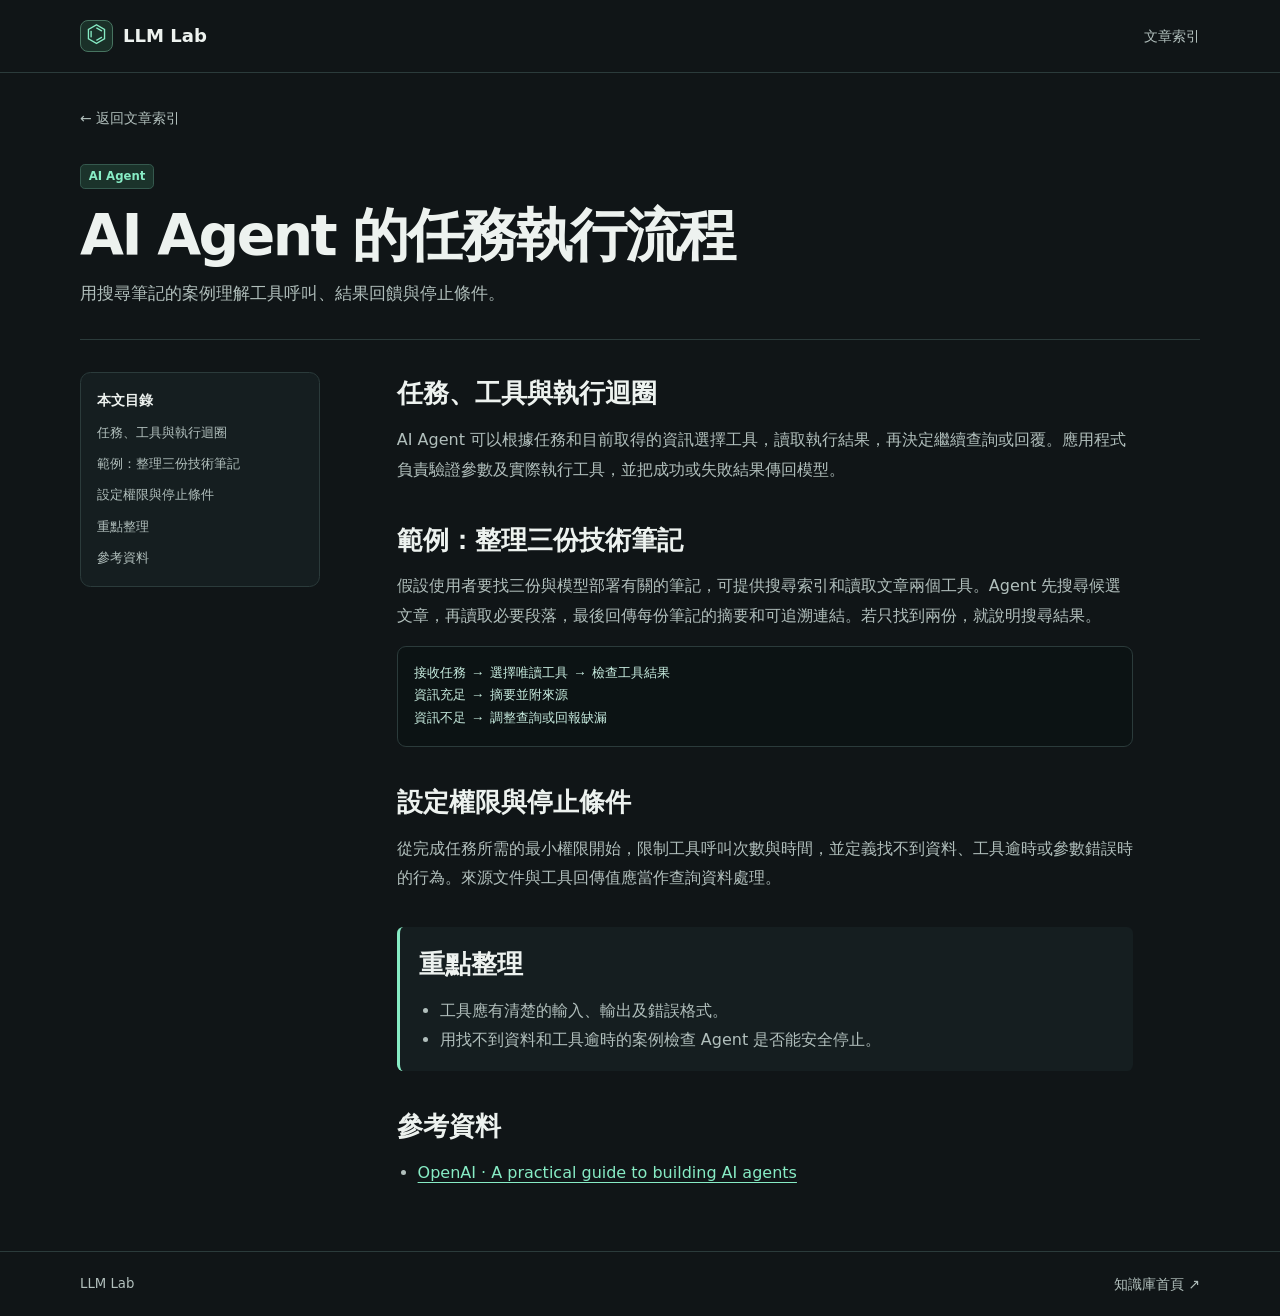
==== pages/agent-basics.html @ 62f08d12 "Build LLM Lab knowledge base and article workflow" ====
<!doctype html>
<!-- Generated by scripts/build.py -->
<html lang="zh-Hant">
<head>
  <meta charset="utf-8">
  <meta name="viewport" content="width=device-width, initial-scale=1">
  <meta name="description" content="用搜尋筆記的案例理解工具呼叫、結果回饋與停止條件。">
  <meta name="theme-color" content="#101517">
  <title>AI Agent 的任務執行流程｜LLM Lab</title>
  <link rel="stylesheet" href="../assets/style.css">
  
</head>
<body>
  <a class="skip-link" href="#main">跳到主要內容</a>
  <header class="site-header">
    <div class="wrap topbar">
      <a class="brand" href="../index.html"><span class="brand-mark" aria-hidden="true">⌬</span> LLM Lab</a>
      <nav aria-label="主選單"><a class="nav-link" href="../index.html#library">文章索引</a></nav>
    </div>
  </header>
  <main id="main" class="wrap reader">
    <a class="back-link" href="../index.html#library"><span aria-hidden="true">←</span> 返回文章索引</a>
    <header class="article-heading">
      <span class="tag">AI Agent</span>
      <h1>AI Agent 的任務執行流程</h1>
      <p>用搜尋筆記的案例理解工具呼叫、結果回饋與停止條件。</p>
    </header>
    <div class="reader-grid">
      <nav class="toc" aria-label="本文目錄">
        <p>本文目錄</p>
        <ul><li><a href="#section-1">任務、工具與執行迴圈</a></li><li><a href="#section-2">範例：整理三份技術筆記</a></li><li><a href="#section-3">設定權限與停止條件</a></li><li><a href="#takeaways">重點整理</a></li><li><a href="#references">參考資料</a></li></ul>
      </nav>
      <article class="article-body">
        <section id="section-1"><h2>任務、工具與執行迴圈</h2><p>AI Agent 可以根據任務和目前取得的資訊選擇工具，讀取執行結果，再決定繼續查詢或回覆。應用程式負責驗證參數及實際執行工具，並把成功或失敗結果傳回模型。</p></section><section id="section-2"><h2>範例：整理三份技術筆記</h2><p>假設使用者要找三份與模型部署有關的筆記，可提供搜尋索引和讀取文章兩個工具。Agent 先搜尋候選文章，再讀取必要段落，最後回傳每份筆記的摘要和可追溯連結。若只找到兩份，就說明搜尋結果。</p><pre tabindex="0" aria-label="範例：整理三份技術筆記範例"><code>接收任務 → 選擇唯讀工具 → 檢查工具結果
資訊充足 → 摘要並附來源
資訊不足 → 調整查詢或回報缺漏</code></pre></section><section id="section-3"><h2>設定權限與停止條件</h2><p>從完成任務所需的最小權限開始，限制工具呼叫次數與時間，並定義找不到資料、工具逾時或參數錯誤時的行為。來源文件與工具回傳值應當作查詢資料處理。</p></section>
        <section id="takeaways" class="takeaways"><h2>重點整理</h2><ul><li>工具應有清楚的輸入、輸出及錯誤格式。</li><li>用找不到資料和工具逾時的案例檢查 Agent 是否能安全停止。</li></ul></section>
        <section id="references"><h2>參考資料</h2><ul><li><a href="https://openai.com/business/guides-and-resources/a-practical-guide-to-building-ai-agents/">OpenAI · A practical guide to building AI agents</a></li></ul></section>
      </article>
    </div>
  </main>
  <footer class="site-footer">
    <div class="wrap footer-inner"><span>LLM Lab</span><a href="../index.html#main">知識庫首頁 <span aria-hidden="true">↗</span></a></div>
  </footer>
</body>
</html>
---- assets/style.css ----
:root {
  color-scheme: dark;
  --background: #101517;
  --surface: #151e20;
  --surface-raised: #192527;
  --text: #edf2ef;
  --muted: #b1bfbc;
  --line: #2b3b3b;
  --accent: #87ecc5;
  --accent-ink: #0d261e;
  --font: "Noto Sans TC", "Microsoft JhengHei", "PingFang TC", system-ui, sans-serif;
  --mono: "Cascadia Code", "SFMono-Regular", Consolas, monospace;
}

* { box-sizing: border-box; }
body { margin: 0; background: var(--background); color: var(--text); font: 1rem/1.65 var(--font); }
h1, h2, h3, p { margin: 0; }
ul { padding-inline-start: 1.3rem; }
a { color: var(--accent); text-underline-offset: .25em; }
button, input { font: inherit; }
:focus-visible { outline: 2px solid var(--accent); outline-offset: 4px; }
[hidden] { display: none !important; }
::selection { background: var(--accent); color: var(--accent-ink); }
.wrap { width: min(100% - 3rem, 70rem); margin-inline: auto; }
.sr-only { position: absolute; width: 1px; height: 1px; overflow: hidden; clip-path: inset(50%); white-space: nowrap; }
.skip-link { position: fixed; top: .75rem; left: .75rem; z-index: 2; padding: .5rem 1rem; background: var(--background); transform: translateY(-200%); }
.skip-link:focus { transform: none; }
.site-header { border-bottom: 1px solid var(--line); }
.topbar, .footer-inner { display: flex; align-items: center; justify-content: space-between; min-height: 4.5rem; gap: 1rem; }
.brand { display: inline-flex; align-items: center; gap: .65rem; color: var(--text); font-size: 1.13rem; font-weight: 750; text-decoration: none; }
.brand-mark { display: grid; place-items: center; width: 2.04rem; aspect-ratio: 1; border: 1px solid #477360; border-radius: .5rem; background: #1a3028; color: var(--accent); font: 1.5rem/1 var(--mono); }
.nav-link, .footer-inner a, .back-link { color: var(--muted); font-size: .875rem; text-decoration: none; }
.nav-link:hover, .footer-inner a:hover, .back-link:hover { color: var(--accent); }
.hero { display: grid; grid-template-columns: 1.12fr 1fr; gap: 2.5rem; align-items: center; padding-block: 4.2rem 4rem; }
.hero h1 { font-size: clamp(2.45rem, 5.3vw, 4.4rem); line-height: 1.13; letter-spacing: -.055em; font-weight: 800; }
.hero h1 span { color: var(--accent); }
.hero-copy p { max-width: 29rem; margin-block: 1.3rem 1.65rem; color: var(--muted); font-size: clamp(1rem, 1.65vw, 1.1rem); }
.primary-link { display: inline-flex; align-items: center; gap: 1.4rem; padding: .62rem 1rem; border-radius: .55rem; background: var(--accent); color: var(--accent-ink); font-size: .91rem; font-weight: 750; text-decoration: none; }
.primary-link:hover { background: #b5f7df; }
.hero-visual { position: relative; display: grid; place-items: center; min-height: 19rem; isolation: isolate; overflow: hidden; border: 1px solid #2d4942; border-radius: 1.1rem; background: radial-gradient(ellipse at center, #1c3b32, #142322 62%, #121c1e); }
.grid-floor { position: absolute; inset: 0; z-index: -1; background-image: linear-gradient(#6cb19619 1px, transparent 1px), linear-gradient(90deg, #6cb19619 1px, transparent 1px); background-size: 27px 27px; mask-image: radial-gradient(ellipse at center, #000, transparent 78%); }
.orbit { position: absolute; aspect-ratio: 1; border: 1px solid #6cb19648; border-radius: 50%; }
.orbit-outer { width: 15rem; border-style: dashed; }
.orbit-inner { width: 11rem; }
.orbit-inner::before, .orbit-inner::after { content: ""; position: absolute; width: .42rem; aspect-ratio: 1; background: var(--accent); box-shadow: 0 0 12px var(--accent); border-radius: 50%; }
.orbit-inner::before { top: 10%; left: 18%; }
.orbit-inner::after { bottom: 10%; right: 18%; }
.core { display: grid; place-items: center; width: 5.3rem; aspect-ratio: 1; border-radius: 1.25rem; background: #21493b; color: var(--accent); border: 1px solid #57917b; box-shadow: 0 0 3rem #72ebba20, inset 0 0 1.3rem #92ffcb2b; font: 3.8rem/1 var(--mono); }
.diagram-label { position: absolute; padding: .18rem .46rem; border: 1px solid #36574c; border-radius: .32rem; background: #172927; color: #b7dbcd; font: .65rem/1.5 var(--mono); letter-spacing: .09em; }
.label-input { top: 24%; left: 10%; }
.label-context { bottom: 16%; left: 16%; }
.label-output { top: 46%; right: 9%; }
.library { padding-block: 1.6rem 4rem; border-top: 1px solid var(--line); scroll-margin-top: 1rem; }
.library-heading, .filter-bar { display: flex; justify-content: space-between; align-items: center; gap: 1rem; }
.library-heading h2 { font-size: 1.65rem; letter-spacing: -.035em; }
.search { position: relative; width: min(100%, 22rem); }
.search label { position: absolute; left: .85rem; top: 50%; transform: translateY(-50%); }
.search-icon { display: block; position: relative; width: .75rem; height: .75rem; border: 1.5px solid var(--muted); border-radius: 50%; }
.search-icon::after { content: ""; position: absolute; width: .37rem; height: 1.5px; background: var(--muted); transform: rotate(45deg); left: .51rem; top: .63rem; }
.search input { width: 100%; padding: .65rem .85rem .65rem 2.25rem; border: 1px solid var(--line); border-radius: .56rem; background: var(--surface); color: var(--text); font-size: .9rem; }
.search input::placeholder { color: var(--muted); }
.filter-bar { margin-block: 1rem; }
.filters { display: flex; flex-wrap: wrap; gap: .5rem; }
.filters button { border: 1px solid var(--line); border-radius: 99rem; padding: .26rem .77rem; background: var(--surface); color: var(--muted); cursor: pointer; font-size: .82rem; }
.filters button:hover, .filters button[aria-pressed="true"] { color: var(--accent); border-color: #4d806d; background: #1b332b; }
#result-count { color: var(--muted); font-size: .83rem; white-space: nowrap; }
.article-grid { display: grid; grid-template-columns: repeat(2, minmax(0, 1fr)); gap: 1rem; padding: 0; margin: 0; list-style: none; }
.article-card a { display: block; height: 100%; padding: 1.23rem 1.3rem 1.35rem; border: 1px solid var(--line); border-radius: .78rem; background: var(--surface); color: var(--text); text-decoration: none; }
.article-card a:hover, .article-card a:focus-visible { background: var(--surface-raised); border-color: #4d806d; }
.card-meta { display: flex; align-items: center; justify-content: space-between; gap: 1rem; margin-bottom: .65rem; }
.tag { display: inline-block; padding: .12rem .48rem; border: 1px solid #35594e; border-radius: .3rem; background: #1b332b; color: var(--accent); font-size: .73rem; font-weight: 650; }
.arrow { color: var(--accent); font: 1.25rem/1 var(--mono); }
.article-card h3 { font-size: 1.18rem; line-height: 1.46; }
.article-card p { margin-top: .38rem; color: var(--muted); font-size: .91rem; }
.no-results { padding: 2rem 1rem; border: 1px dashed var(--line); border-radius: .78rem; color: var(--muted); text-align: center; }
.site-footer { border-top: 1px solid var(--line); color: var(--muted); }
.footer-inner { min-height: 4rem; font-size: .83rem; }
.reader { padding-block: 2rem 4rem; }
.article-heading { padding-block: 1.9rem 2rem; border-bottom: 1px solid var(--line); }
.article-heading h1 { max-width: 24ch; margin-block: .75rem .6rem; font-size: clamp(2rem, 5vw, 3.55rem); line-height: 1.2; letter-spacing: -.045em; }
.article-heading p { color: var(--muted); font-size: 1.09rem; }
.reader-grid { display: grid; grid-template-columns: minmax(10rem, 15rem) minmax(0, 46rem); gap: clamp(2rem, 6vw, 5rem); align-items: start; margin-top: 2rem; }
.toc { position: sticky; top: 1rem; padding: 1rem; border: 1px solid var(--line); border-radius: .65rem; background: var(--surface); }
.toc p { font-size: .85rem; font-weight: 700; }
.toc ul { margin-block: .45rem 0; padding: 0; list-style: none; }
.toc li + li { margin-top: .3rem; }
.toc a { color: var(--muted); font-size: .83rem; text-decoration: none; }
.toc a:hover { color: var(--accent); text-decoration: underline; }
.article-body section { scroll-margin-top: 1.3rem; margin-bottom: 2.15rem; }
.article-body section:last-child { margin-bottom: 0; }
.article-body h2 { margin-bottom: .64rem; font-size: clamp(1.25rem, 3vw, 1.6rem); }
.article-body p, .article-body li { color: var(--muted); overflow-wrap: anywhere; line-height: 1.85; }
.article-body p + p { margin-top: .75rem; }
.article-body pre { overflow: auto; margin: 1rem 0 0; padding: 1rem; border: 1px solid var(--line); border-radius: .56rem; background: #0c1314; color: #c7ecdf; font: .84rem/1.65 var(--mono); }
.article-body code { font: inherit; }
.takeaways { padding: 1rem 1.2rem; border-inline-start: 3px solid var(--accent); border-radius: .4rem; background: var(--surface); }
.takeaways ul, #references ul { margin-block: .2rem 0; }

@media (max-width: 48rem) {
  .hero { gap: 1.25rem; padding-block: 3rem 2.5rem; }
  .hero-visual { min-height: 15rem; }
  .orbit-outer { width: 12rem; }
  .orbit-inner { width: 8.5rem; }
  .core { width: 4.2rem; font-size: 3rem; }
}

@media (max-width: 37rem) {
  .wrap { width: calc(100% - 2rem); }
  .topbar { min-height: 3.75rem; }
  .hero, .reader-grid, .article-grid { grid-template-columns: 1fr; }
  .hero { padding-block: 2.5rem 1.5rem; }
  .hero-visual { min-height: 12rem; }
  .orbit-outer { width: 10.5rem; }
  .library { padding-block: 1.1rem 2.5rem; }
  .library-heading { align-items: stretch; flex-direction: column; gap: .6rem; }
  .search { width: 100%; }
  .filter-bar { flex-wrap: wrap; gap: .5rem; }
  .toc { position: static; }
  .reader-grid { gap: 1.4rem; }
  .article-heading { padding-block: 1.35rem; }
}
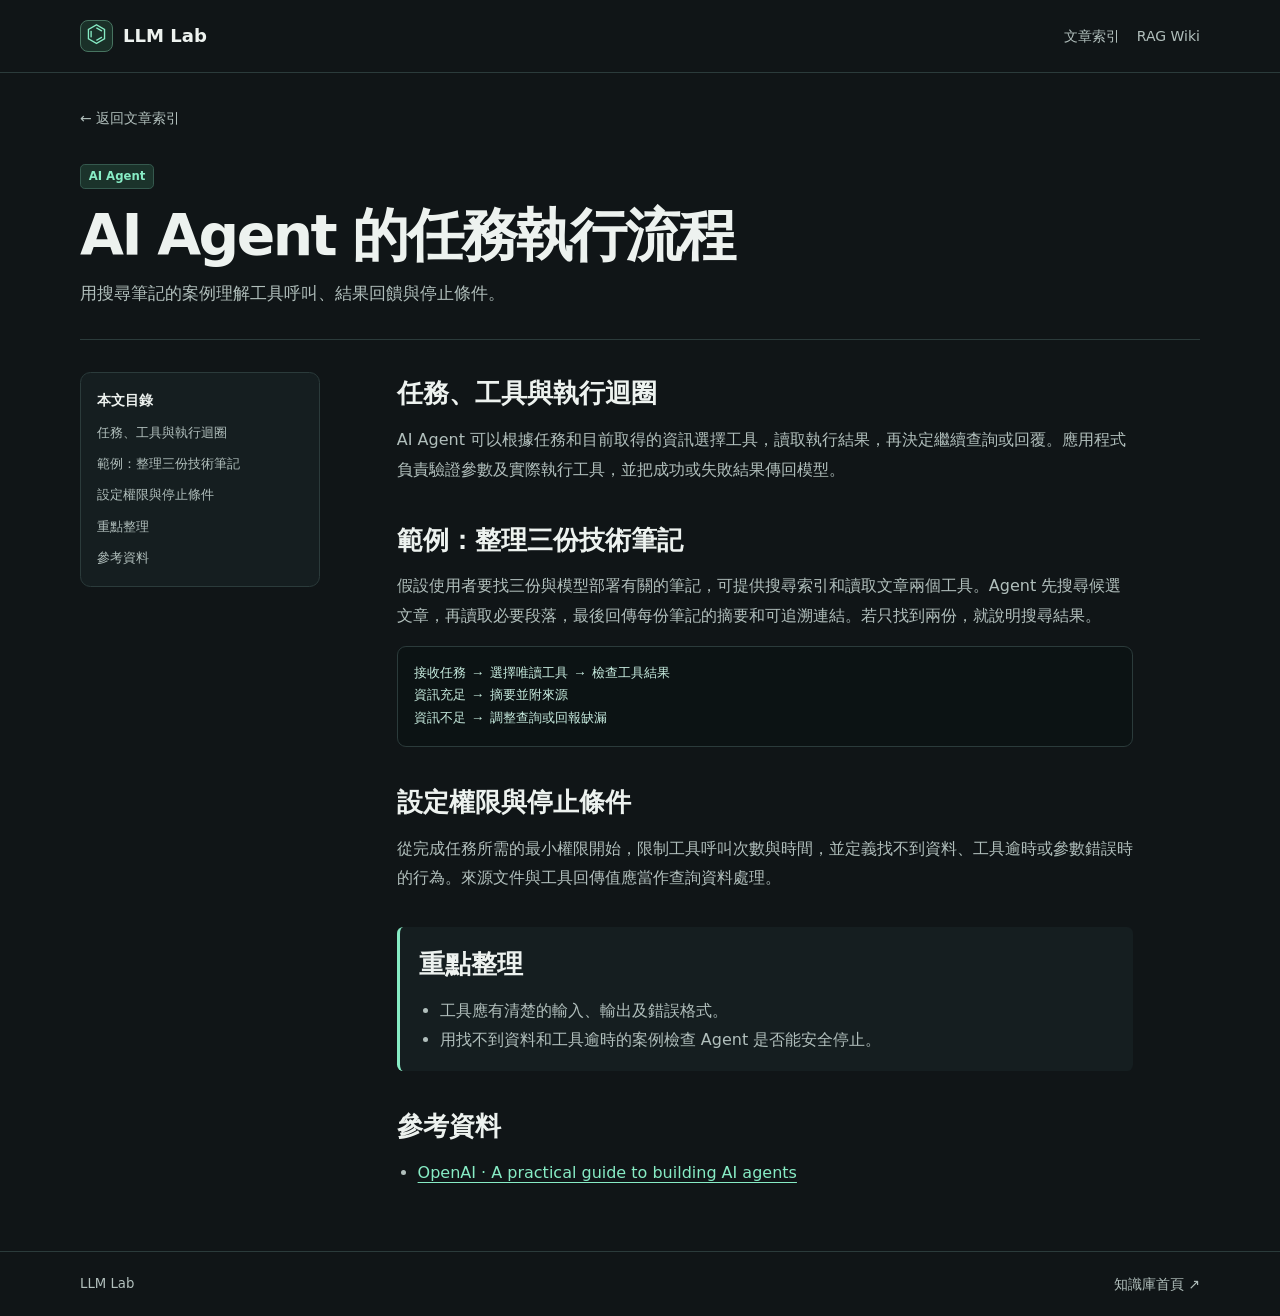
==== commit 87510c04: "第十週作業1110" ====
--- a/pages/agent-basics.html
+++ b/pages/agent-basics.html
@@ -15,7 +15,7 @@
   <header class="site-header">
     <div class="wrap topbar">
       <a class="brand" href="../index.html"><span class="brand-mark" aria-hidden="true">⌬</span> LLM Lab</a>
-      <nav aria-label="主選單"><a class="nav-link" href="../index.html#library">文章索引</a></nav>
+      <nav aria-label="主選單"><a class="nav-link" href="../index.html#library">文章索引</a> <a class="nav-link" href="../wiki/index.html">RAG Wiki</a></nav>
     </div>
   </header>
   <main id="main" class="wrap reader">
--- a/assets/style.css
+++ b/assets/style.css
@@ -31,6 +31,7 @@
 .brand-mark { display: grid; place-items: center; width: 2.04rem; aspect-ratio: 1; border: 1px solid #477360; border-radius: .5rem; background: #1a3028; color: var(--accent); font: 1.5rem/1 var(--mono); }
 .nav-link, .footer-inner a, .back-link { color: var(--muted); font-size: .875rem; text-decoration: none; }
 .nav-link:hover, .footer-inner a:hover, .back-link:hover { color: var(--accent); }
+.nav-link + .nav-link { margin-inline-start: .75rem; }
 .hero { display: grid; grid-template-columns: 1.12fr 1fr; gap: 2.5rem; align-items: center; padding-block: 4.2rem 4rem; }
 .hero h1 { font-size: clamp(2.45rem, 5.3vw, 4.4rem); line-height: 1.13; letter-spacing: -.055em; font-weight: 800; }
 .hero h1 span { color: var(--accent); }
@@ -50,6 +51,11 @@
 .label-input { top: 24%; left: 10%; }
 .label-context { bottom: 16%; left: 16%; }
 .label-output { top: 46%; right: 9%; }
+.author { padding: 1rem 1.25rem; margin-bottom: 1.5rem; border: 1px solid var(--line); border-radius: .78rem; background: var(--surface); }
+.author h2 { font-size: 1rem; }
+.author dl { display: grid; grid-template-columns: repeat(4, minmax(0, 1fr)); gap: .75rem 1rem; margin: .55rem 0 0; }
+.author dt { color: var(--muted); font-size: .78rem; }
+.author dd { margin: 0; font-size: .95rem; overflow-wrap: anywhere; }
 .library { padding-block: 1.6rem 4rem; border-top: 1px solid var(--line); scroll-margin-top: 1rem; }
 .library-heading, .filter-bar { display: flex; justify-content: space-between; align-items: center; gap: 1rem; }
 .library-heading h2 { font-size: 1.65rem; letter-spacing: -.035em; }
@@ -111,6 +117,7 @@
   .hero { padding-block: 2.5rem 1.5rem; }
   .hero-visual { min-height: 12rem; }
   .orbit-outer { width: 10.5rem; }
+  .author dl { grid-template-columns: repeat(2, minmax(0, 1fr)); }
   .library { padding-block: 1.1rem 2.5rem; }
   .library-heading { align-items: stretch; flex-direction: column; gap: .6rem; }
   .search { width: 100%; }
